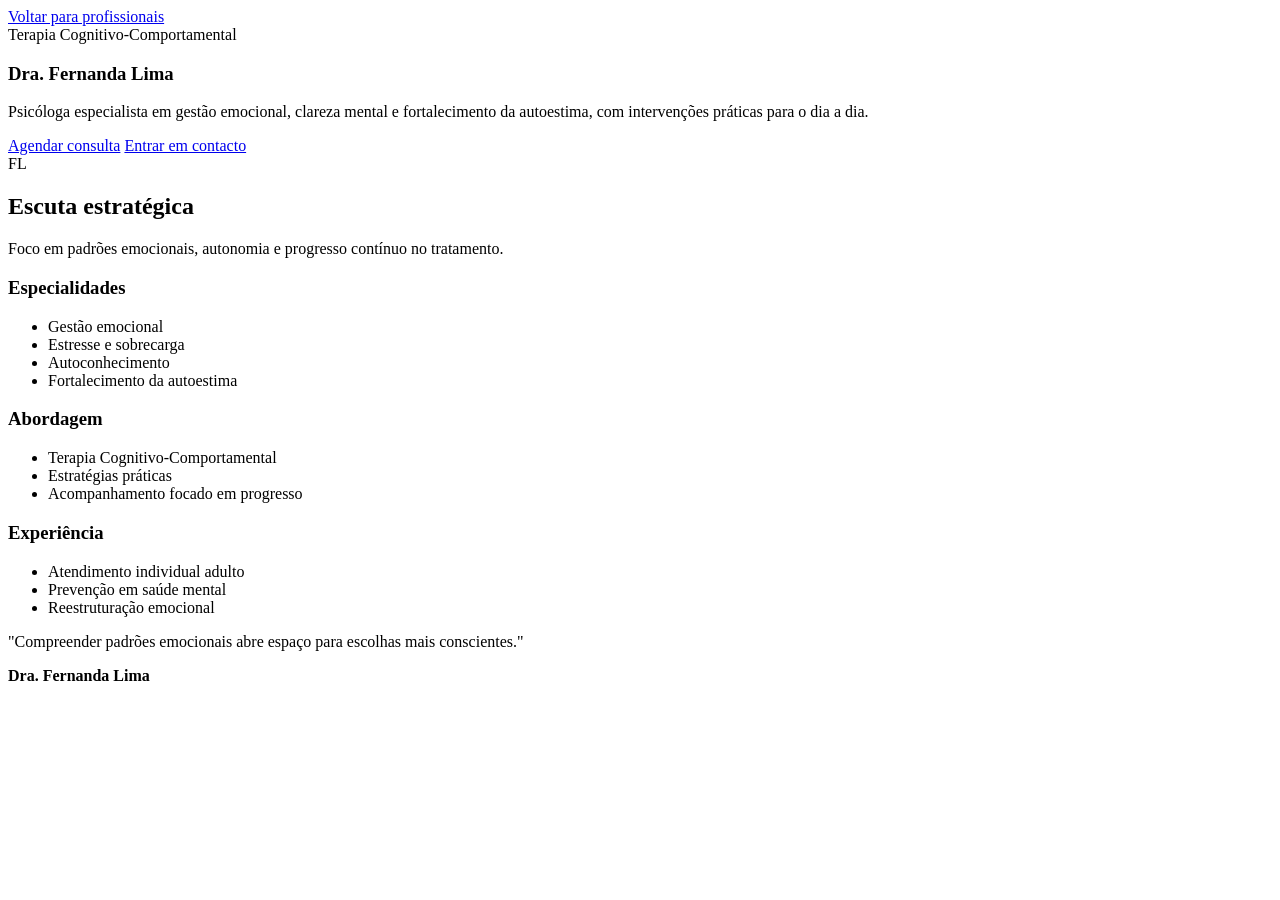
==== lucas.html @ 1b0e7016 "Add files via upload" ====
<!doctype html>
<html lang="pt-BR">
<head>
  <meta charset="utf-8" />
  <meta name="viewport" content="width=device-width, initial-scale=1" />
  <title>Dra. Fernanda Lima | Nutrimente</title>
  <meta name="description" content="Perfil profissional da Dra. Fernanda Lima na Nutrimente." />
  <link rel="stylesheet" href="css/profissionais.css" />
</head>
<body>
  <main class="page">
    <a class="back-link" href="index.html#profissionais">Voltar para profissionais</a>
    <section class="hero">
      <article class="hero-card">
        <span class="badge">Terapia Cognitivo-Comportamental</span>
        <h1>Dra. Fernanda Lima</h1>
        <p>Psicóloga especialista em gestão emocional, clareza mental e fortalecimento da autoestima, com intervenções práticas para o dia a dia.</p>
        <div class="cta-row">
          <a class="btn btn-primary" href="index.html#agenda">Agendar consulta</a>
          <a class="btn btn-secondary" href="mailto:contato@nutrimente.com.br?subject=Consulta%20com%20Dra.%20Fernanda%20Lima">Entrar em contacto</a>
        </div>
      </article>
      <aside class="hero-card portrait-card">
        <div class="avatar">FL</div>
        <h2>Escuta estratégica</h2>
        <p>Foco em padrões emocionais, autonomia e progresso contínuo no tratamento.</p>
      </aside>
    </section>
    <section class="grid">
      <article class="info-card"><h3>Especialidades</h3><ul><li>Gestão emocional</li><li>Estresse e sobrecarga</li><li>Autoconhecimento</li><li>Fortalecimento da autoestima</li></ul></article>
      <article class="info-card"><h3>Abordagem</h3><ul><li>Terapia Cognitivo-Comportamental</li><li>Estratégias práticas</li><li>Acompanhamento focado em progresso</li></ul></article>
      <article class="info-card"><h3>Experiência</h3><ul><li>Atendimento individual adulto</li><li>Prevenção em saúde mental</li><li>Reestruturação emocional</li></ul></article>
    </section>
    <section class="quote"><p>"Compreender padrões emocionais abre espaço para escolhas mais conscientes."</p><strong>Dra. Fernanda Lima</strong></section>
  </main>
</body>
</html>
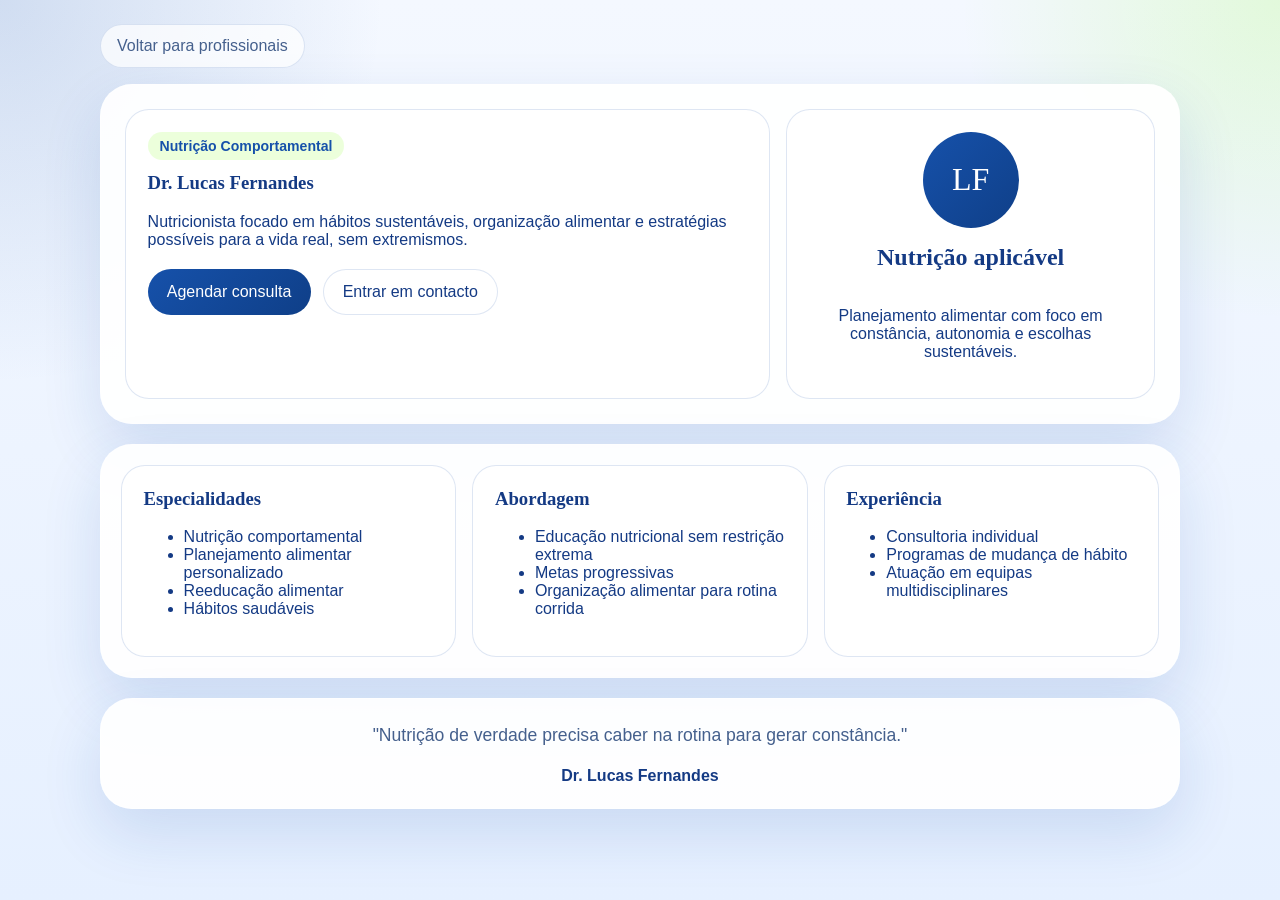
==== commit 41911e14: "Merge pull request #1 from Vitorromualdo20/main ." ====
--- a/lucas.html
+++ b/lucas.html
@@ -3,35 +3,35 @@
 <head>
   <meta charset="utf-8" />
   <meta name="viewport" content="width=device-width, initial-scale=1" />
-  <title>Dra. Fernanda Lima | Nutrimente</title>
-  <meta name="description" content="Perfil profissional da Dra. Fernanda Lima na Nutrimente." />
-  <link rel="stylesheet" href="css/profissionais.css" />
+  <title>Dr. Lucas Fernandes | Nutrimente</title>
+  <meta name="description" content="Perfil profissional do Dr. Lucas Fernandes na Nutrimente." />
+  <link rel="stylesheet" href="profissionais.css" />
 </head>
 <body>
   <main class="page">
     <a class="back-link" href="index.html#profissionais">Voltar para profissionais</a>
     <section class="hero">
       <article class="hero-card">
-        <span class="badge">Terapia Cognitivo-Comportamental</span>
-        <h1>Dra. Fernanda Lima</h1>
-        <p>Psicóloga especialista em gestão emocional, clareza mental e fortalecimento da autoestima, com intervenções práticas para o dia a dia.</p>
+        <span class="badge">Nutrição Comportamental</span>
+        <h1>Dr. Lucas Fernandes</h1>
+        <p>Nutricionista focado em hábitos sustentáveis, organização alimentar e estratégias possíveis para a vida real, sem extremismos.</p>
         <div class="cta-row">
           <a class="btn btn-primary" href="index.html#agenda">Agendar consulta</a>
-          <a class="btn btn-secondary" href="mailto:contato@nutrimente.com.br?subject=Consulta%20com%20Dra.%20Fernanda%20Lima">Entrar em contacto</a>
+          <a class="btn btn-secondary" href="mailto:contato@nutrimente.com.br?subject=Consulta%20com%20Dr.%20Lucas%20Fernandes">Entrar em contacto</a>
         </div>
       </article>
       <aside class="hero-card portrait-card">
-        <div class="avatar">FL</div>
-        <h2>Escuta estratégica</h2>
-        <p>Foco em padrões emocionais, autonomia e progresso contínuo no tratamento.</p>
+        <div class="avatar">LF</div>
+        <h2>Nutrição aplicável</h2>
+        <p>Planejamento alimentar com foco em constância, autonomia e escolhas sustentáveis.</p>
       </aside>
     </section>
     <section class="grid">
-      <article class="info-card"><h3>Especialidades</h3><ul><li>Gestão emocional</li><li>Estresse e sobrecarga</li><li>Autoconhecimento</li><li>Fortalecimento da autoestima</li></ul></article>
-      <article class="info-card"><h3>Abordagem</h3><ul><li>Terapia Cognitivo-Comportamental</li><li>Estratégias práticas</li><li>Acompanhamento focado em progresso</li></ul></article>
-      <article class="info-card"><h3>Experiência</h3><ul><li>Atendimento individual adulto</li><li>Prevenção em saúde mental</li><li>Reestruturação emocional</li></ul></article>
+      <article class="info-card"><h3>Especialidades</h3><ul><li>Nutrição comportamental</li><li>Planejamento alimentar personalizado</li><li>Reeducação alimentar</li><li>Hábitos saudáveis</li></ul></article>
+      <article class="info-card"><h3>Abordagem</h3><ul><li>Educação nutricional sem restrição extrema</li><li>Metas progressivas</li><li>Organização alimentar para rotina corrida</li></ul></article>
+      <article class="info-card"><h3>Experiência</h3><ul><li>Consultoria individual</li><li>Programas de mudança de hábito</li><li>Atuação em equipas multidisciplinares</li></ul></article>
     </section>
-    <section class="quote"><p>"Compreender padrões emocionais abre espaço para escolhas mais conscientes."</p><strong>Dra. Fernanda Lima</strong></section>
+    <section class="quote"><p>"Nutrição de verdade precisa caber na rotina para gerar constância."</p><strong>Dr. Lucas Fernandes</strong></section>
   </main>
 </body>
 </html>
--- a/profissionais.css
+++ b/profissionais.css
@@ -0,0 +1,105 @@
+:root {
+  --surface: rgba(255, 255, 255, 0.92);
+  --line: rgba(22, 81, 170, 0.14);
+  --text: #143a84;
+  --muted: #45608d;
+  --brand: #1651aa;
+  --accent: #76ff03;
+  --shadow: 0 24px 60px rgba(22, 81, 170, 0.14);
+  --radius-lg: 24px;
+  --radius-md: 18px;
+  --font-display: Georgia, "Times New Roman", serif;
+  --font-body: "Segoe UI", Tahoma, Geneva, Verdana, sans-serif;
+}
+
+* { box-sizing: border-box; }
+body {
+  margin: 0;
+  min-height: 100vh;
+  color: var(--text);
+  font-family: var(--font-body);
+  background:
+    radial-gradient(circle at top left, rgba(22, 81, 170, 0.16), transparent 24rem),
+    radial-gradient(circle at top right, rgba(118, 255, 3, 0.14), transparent 20rem),
+    linear-gradient(180deg, #f4f8ff 0%, #e6f0ff 100%);
+}
+.page { width: min(1080px, calc(100% - 2rem)); margin: 0 auto; padding: 1.5rem 0 3rem; }
+.back-link {
+  display: inline-flex;
+  margin-bottom: 1rem;
+  padding: 0.75rem 1rem;
+  border-radius: 999px;
+  border: 1px solid var(--line);
+  background: rgba(255, 255, 255, 0.72);
+  color: var(--muted);
+  text-decoration: none;
+}
+.hero, .grid, .quote {
+  border: 1px solid rgba(255, 255, 255, 0.45);
+  background: var(--surface);
+  box-shadow: var(--shadow);
+}
+.hero {
+  display: grid;
+  grid-template-columns: 1.4fr 0.8fr;
+  gap: 1rem;
+  padding: 1.5rem;
+  border-radius: 2rem;
+}
+.hero-card, .info-card {
+  padding: 1.35rem;
+  border-radius: var(--radius-lg);
+  border: 1px solid var(--line);
+  background: rgba(255, 255, 255, 0.72);
+}
+.hero-card h1, .hero-card h2, .info-card h3 { margin-top: 0; font-family: var(--font-display); }
+.badge {
+  display: inline-flex;
+  margin-bottom: 0.75rem;
+  padding: 0.4rem 0.75rem;
+  border-radius: 999px;
+  background: rgba(118, 255, 3, 0.14);
+  color: var(--brand);
+  font-size: 0.88rem;
+  font-weight: 700;
+}
+.cta-row { display: flex; gap: 0.75rem; flex-wrap: wrap; margin-top: 1.25rem; }
+.btn {
+  display: inline-flex;
+  align-items: center;
+  justify-content: center;
+  min-height: 2.9rem;
+  padding: 0.8rem 1.2rem;
+  border-radius: 999px;
+  text-decoration: none;
+}
+.btn-primary { background: linear-gradient(135deg, var(--brand) 0%, #0f3f88 100%); color: #fff; }
+.btn-secondary { border: 1px solid var(--line); background: #fff; color: var(--text); }
+.portrait-card { display: grid; place-content: center; text-align: center; }
+.avatar {
+  display: grid;
+  place-items: center;
+  width: 6rem;
+  height: 6rem;
+  margin: 0 auto 1rem;
+  border-radius: 50%;
+  background: linear-gradient(135deg, var(--brand) 0%, #0f3f88 100%);
+  color: #fff;
+  font-family: var(--font-display);
+  font-size: 2rem;
+}
+.grid {
+  display: grid;
+  grid-template-columns: repeat(3, minmax(0, 1fr));
+  gap: 1rem;
+  margin-top: 1.25rem;
+  padding: 1.25rem;
+  border-radius: 2rem;
+}
+.quote { margin-top: 1.25rem; padding: 1.4rem; border-radius: 2rem; text-align: center; }
+.quote p { margin-top: 0; color: var(--muted); font-size: 1.1rem; line-height: 1.6; }
+
+@media (max-width: 860px) {
+  .hero, .grid { grid-template-columns: 1fr; }
+  .page { width: min(100%, calc(100% - 1rem)); }
+}
